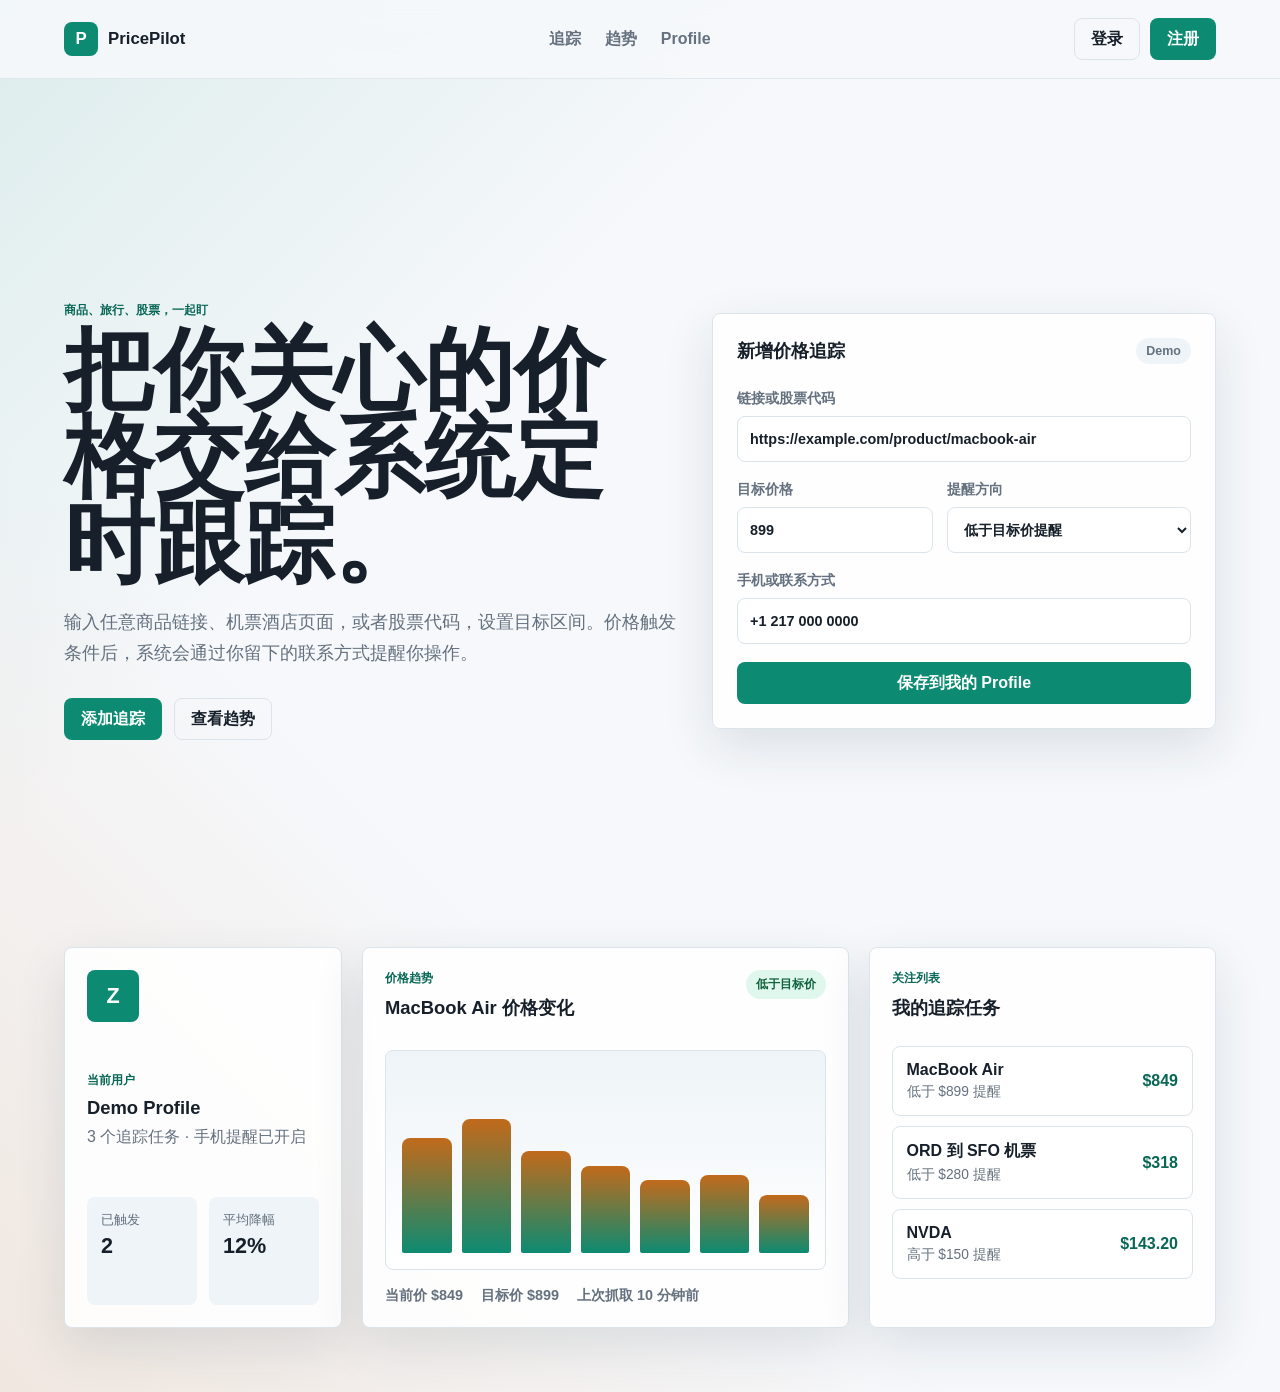
==== frontend/index.html @ b7fb523b "Initial commit" ====
<!doctype html>
<html lang="zh-CN">
  <head>
    <meta charset="utf-8" />
    <meta name="viewport" content="width=device-width, initial-scale=1" />
    <title>PricePilot | 自定义比价提醒</title>
    <link rel="stylesheet" href="styles.css" />
  </head>
  <body>
    <header class="topbar">
      <a class="brand" href="#" aria-label="PricePilot 首页">
        <span class="brand-mark">P</span>
        <span>PricePilot</span>
      </a>
      <nav class="nav" aria-label="主导航">
        <a href="#tracking">追踪</a>
        <a href="#trends">趋势</a>
        <a href="#profile">Profile</a>
      </nav>
      <div class="auth-actions">
        <button class="ghost-button" type="button">登录</button>
        <button class="primary-button" type="button">注册</button>
      </div>
    </header>

    <main>
      <section class="hero">
        <div class="hero-copy">
          <p class="eyebrow">商品、旅行、股票，一起盯</p>
          <h1>把你关心的价格交给系统定时跟踪。</h1>
          <p class="hero-text">
            输入任意商品链接、机票酒店页面，或者股票代码，设置目标区间。价格触发条件后，系统会通过你留下的联系方式提醒你操作。
          </p>
          <div class="hero-actions">
            <a class="primary-link" href="#tracking">添加追踪</a>
            <a class="secondary-link" href="#trends">查看趋势</a>
          </div>
        </div>

        <form class="watch-form" id="tracking">
          <div class="form-header">
            <h2>新增价格追踪</h2>
            <span class="status-pill">Demo</span>
          </div>

          <label>
            <span>链接或股票代码</span>
            <input type="text" value="https://example.com/product/macbook-air" />
          </label>

          <div class="form-grid">
            <label>
              <span>目标价格</span>
              <input type="number" value="899" />
            </label>
            <label>
              <span>提醒方向</span>
              <select>
                <option>低于目标价提醒</option>
                <option>高于目标价提醒</option>
                <option>任意明显波动提醒</option>
              </select>
            </label>
          </div>

          <label>
            <span>手机或联系方式</span>
            <input type="text" value="+1 217 000 0000" />
          </label>

          <button class="submit-button" type="button">保存到我的 Profile</button>
        </form>
      </section>

      <section class="dashboard" aria-label="价格追踪仪表盘">
        <aside class="panel profile-panel" id="profile">
          <div class="avatar">Z</div>
          <div>
            <p class="panel-label">当前用户</p>
            <h2>Demo Profile</h2>
            <p class="muted">3 个追踪任务 · 手机提醒已开启</p>
          </div>
          <dl class="profile-stats">
            <div>
              <dt>已触发</dt>
              <dd>2</dd>
            </div>
            <div>
              <dt>平均降幅</dt>
              <dd>12%</dd>
            </div>
          </dl>
        </aside>

        <section class="panel trend-panel" id="trends">
          <div class="section-heading">
            <div>
              <p class="panel-label">价格趋势</p>
              <h2>MacBook Air 价格变化</h2>
            </div>
            <span class="status-pill success">低于目标价</span>
          </div>
          <div class="chart" aria-label="价格趋势示意图">
            <span style="height: 62%"></span>
            <span style="height: 72%"></span>
            <span style="height: 55%"></span>
            <span style="height: 47%"></span>
            <span style="height: 39%"></span>
            <span style="height: 42%"></span>
            <span style="height: 31%"></span>
          </div>
          <div class="trend-meta">
            <span>当前价 $849</span>
            <span>目标价 $899</span>
            <span>上次抓取 10 分钟前</span>
          </div>
        </section>

        <section class="panel list-panel">
          <div class="section-heading">
            <div>
              <p class="panel-label">关注列表</p>
              <h2>我的追踪任务</h2>
            </div>
          </div>

          <ul class="watch-list">
            <li>
              <div>
                <strong>MacBook Air</strong>
                <span>低于 $899 提醒</span>
              </div>
              <b>$849</b>
            </li>
            <li>
              <div>
                <strong>ORD 到 SFO 机票</strong>
                <span>低于 $280 提醒</span>
              </div>
              <b>$318</b>
            </li>
            <li>
              <div>
                <strong>NVDA</strong>
                <span>高于 $150 提醒</span>
              </div>
              <b>$143.20</b>
            </li>
          </ul>
        </section>
      </section>
    </main>

    <script src="script.js"></script>
  </body>
</html>
---- frontend/styles.css ----
:root {
  color-scheme: light;
  --bg: #f6f8fb;
  --surface: #ffffff;
  --surface-soft: #eef4f8;
  --text: #17202a;
  --muted: #65717f;
  --line: #dbe4ea;
  --accent: #0d8b72;
  --accent-dark: #086756;
  --warning: #c26a1b;
  --success-bg: #dff7ec;
  --success-text: #12633f;
  --shadow: 0 18px 50px rgba(37, 55, 75, 0.12);
}

* {
  box-sizing: border-box;
}

body {
  margin: 0;
  min-height: 100vh;
  background:
    linear-gradient(135deg, rgba(13, 139, 114, 0.11), transparent 32%),
    linear-gradient(45deg, rgba(194, 106, 27, 0.12), transparent 36%),
    var(--bg);
  color: var(--text);
  font-family: Inter, "Segoe UI", Arial, sans-serif;
}

a {
  color: inherit;
  text-decoration: none;
}

button,
input,
select {
  font: inherit;
}

.topbar {
  position: sticky;
  top: 0;
  z-index: 10;
  display: flex;
  align-items: center;
  justify-content: space-between;
  gap: 24px;
  padding: 18px min(5vw, 64px);
  background: rgba(246, 248, 251, 0.86);
  border-bottom: 1px solid rgba(219, 228, 234, 0.8);
  backdrop-filter: blur(14px);
}

.brand,
.nav,
.auth-actions,
.hero-actions,
.section-heading,
.trend-meta {
  display: flex;
  align-items: center;
}

.brand {
  gap: 10px;
  font-size: 1.05rem;
  font-weight: 800;
}

.brand-mark,
.avatar {
  display: grid;
  place-items: center;
  color: white;
  background: var(--accent);
  font-weight: 800;
}

.brand-mark {
  width: 34px;
  height: 34px;
  border-radius: 8px;
}

.nav {
  gap: 24px;
  color: var(--muted);
  font-weight: 650;
}

.auth-actions {
  gap: 10px;
}

.ghost-button,
.primary-button,
.submit-button,
.primary-link,
.secondary-link {
  min-height: 42px;
  border-radius: 8px;
  padding: 0 16px;
  border: 1px solid transparent;
  cursor: pointer;
  font-weight: 750;
}

.ghost-button,
.secondary-link {
  background: transparent;
  border-color: var(--line);
  color: var(--text);
}

.primary-button,
.submit-button,
.primary-link {
  background: var(--accent);
  color: white;
}

.primary-button:hover,
.submit-button:hover,
.primary-link:hover {
  background: var(--accent-dark);
}

main {
  padding: 44px min(5vw, 64px) 64px;
}

.hero {
  display: grid;
  grid-template-columns: minmax(0, 1.1fr) minmax(340px, 0.9fr);
  gap: 32px;
  align-items: center;
  min-height: calc(100vh - 104px);
}

.hero-copy {
  max-width: 760px;
}

.eyebrow,
.panel-label {
  margin: 0 0 8px;
  color: var(--accent-dark);
  font-size: 0.78rem;
  font-weight: 800;
  letter-spacing: 0;
  text-transform: uppercase;
}

h1,
h2,
p {
  margin-top: 0;
}

h1 {
  margin-bottom: 20px;
  max-width: 780px;
  font-size: clamp(2.5rem, 7vw, 5.8rem);
  line-height: 0.97;
  letter-spacing: 0;
}

h2 {
  margin-bottom: 8px;
  font-size: 1.15rem;
}

.hero-text {
  max-width: 660px;
  color: var(--muted);
  font-size: 1.12rem;
  line-height: 1.7;
}

.hero-actions {
  gap: 12px;
  margin-top: 30px;
}

.primary-link,
.secondary-link {
  display: inline-flex;
  align-items: center;
}

.watch-form,
.panel {
  background: rgba(255, 255, 255, 0.9);
  border: 1px solid var(--line);
  border-radius: 8px;
  box-shadow: var(--shadow);
}

.watch-form {
  display: grid;
  gap: 18px;
  padding: 24px;
}

.form-header {
  display: flex;
  justify-content: space-between;
  gap: 16px;
}

.status-pill {
  align-self: flex-start;
  white-space: nowrap;
  border-radius: 999px;
  padding: 6px 10px;
  background: var(--surface-soft);
  color: var(--muted);
  font-size: 0.78rem;
  font-weight: 800;
}

.status-pill.success {
  background: var(--success-bg);
  color: var(--success-text);
}

label {
  display: grid;
  gap: 8px;
  color: var(--muted);
  font-size: 0.9rem;
  font-weight: 700;
}

input,
select {
  width: 100%;
  min-height: 46px;
  border: 1px solid var(--line);
  border-radius: 8px;
  background: white;
  color: var(--text);
  padding: 0 12px;
}

.form-grid {
  display: grid;
  grid-template-columns: 1fr 1.25fr;
  gap: 14px;
}

.submit-button {
  width: 100%;
  border: 0;
}

.dashboard {
  display: grid;
  grid-template-columns: 0.8fr 1.4fr 1fr;
  gap: 20px;
  margin-top: 28px;
}

.panel {
  padding: 22px;
}

.profile-panel {
  display: grid;
  gap: 18px;
}

.avatar {
  width: 52px;
  height: 52px;
  border-radius: 8px;
  font-size: 1.35rem;
}

.muted {
  margin-bottom: 0;
  color: var(--muted);
}

.profile-stats {
  display: grid;
  grid-template-columns: 1fr 1fr;
  gap: 12px;
  margin: 0;
}

.profile-stats div {
  padding: 14px;
  background: var(--surface-soft);
  border-radius: 8px;
}

dt {
  color: var(--muted);
  font-size: 0.82rem;
}

dd {
  margin: 4px 0 0;
  font-size: 1.35rem;
  font-weight: 850;
}

.section-heading {
  justify-content: space-between;
  gap: 16px;
}

.chart {
  display: grid;
  grid-template-columns: repeat(7, 1fr);
  align-items: end;
  gap: 10px;
  height: 220px;
  margin: 22px 0 16px;
  padding: 16px;
  border-radius: 8px;
  background: linear-gradient(180deg, var(--surface-soft), #fff);
  border: 1px solid var(--line);
}

.chart span {
  display: block;
  min-height: 28px;
  border-radius: 8px 8px 2px 2px;
  background: linear-gradient(180deg, var(--warning), var(--accent));
}

.trend-meta {
  flex-wrap: wrap;
  gap: 10px 18px;
  color: var(--muted);
  font-size: 0.9rem;
  font-weight: 700;
}

.watch-list {
  display: grid;
  gap: 10px;
  padding: 0;
  margin: 18px 0 0;
  list-style: none;
}

.watch-list li {
  display: flex;
  align-items: center;
  justify-content: space-between;
  gap: 16px;
  padding: 14px;
  border: 1px solid var(--line);
  border-radius: 8px;
  background: #fff;
}

.watch-list span {
  display: block;
  margin-top: 4px;
  color: var(--muted);
  font-size: 0.86rem;
}

.watch-list b {
  color: var(--accent-dark);
}

@media (max-width: 980px) {
  .hero,
  .dashboard {
    grid-template-columns: 1fr;
  }

  .hero {
    min-height: auto;
  }
}

@media (max-width: 720px) {
  .topbar {
    position: static;
    align-items: flex-start;
    flex-direction: column;
  }

  .nav,
  .auth-actions {
    width: 100%;
    justify-content: space-between;
  }

  main {
    padding-top: 28px;
  }

  .form-grid {
    grid-template-columns: 1fr;
  }

  .hero-actions {
    align-items: stretch;
    flex-direction: column;
  }

  .primary-link,
  .secondary-link {
    justify-content: center;
  }
}
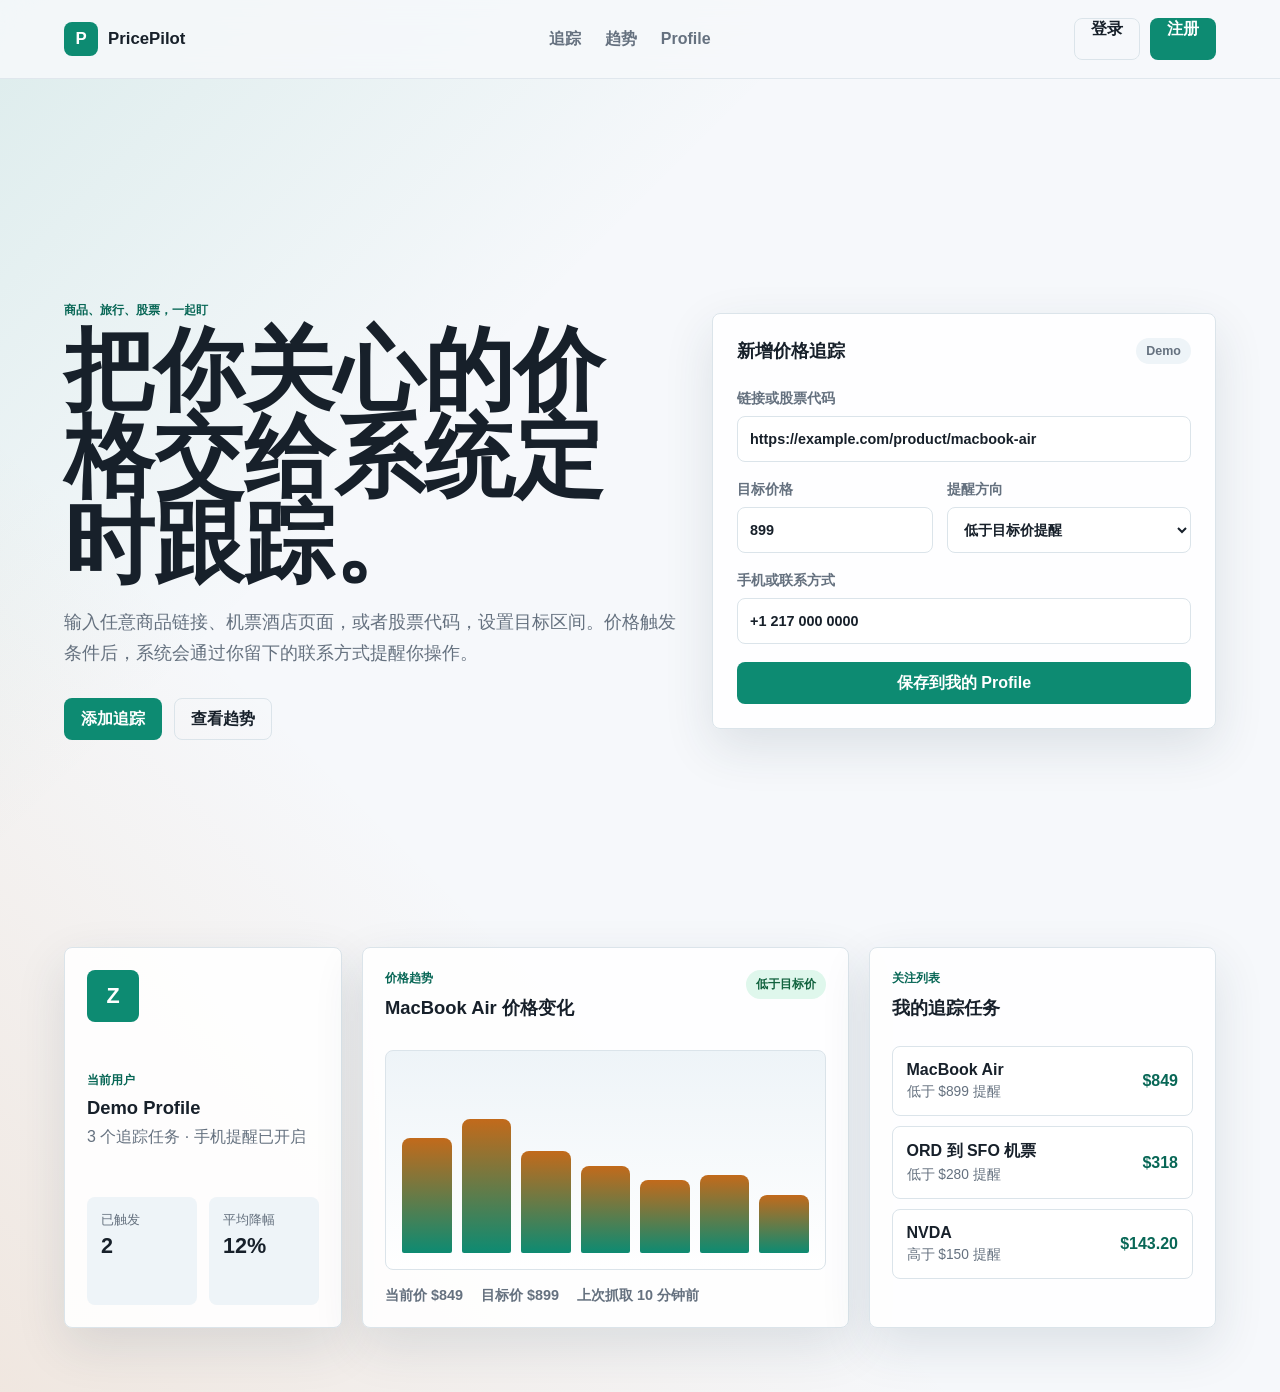
==== commit 9c8a0f53: "Add auth and dashboard prototype" ====
--- a/frontend/index.html
+++ b/frontend/index.html
@@ -18,8 +18,8 @@
         <a href="#profile">Profile</a>
       </nav>
       <div class="auth-actions">
-        <button class="ghost-button" type="button">登录</button>
-        <button class="primary-button" type="button">注册</button>
+        <a class="ghost-button" href="auth.html">登录</a>
+        <a class="primary-button" href="auth.html?mode=register">注册</a>
       </div>
     </header>
 
@@ -154,4 +154,3 @@
     <script src="script.js"></script>
   </body>
 </html>
-
--- a/frontend/styles.css
+++ b/frontend/styles.css
@@ -372,14 +372,233 @@
   color: var(--accent-dark);
 }
 
+.auth-page,
+.app-page {
+  background: var(--bg);
+}
+
+.auth-shell {
+  display: grid;
+  grid-template-columns: minmax(0, 1fr) minmax(340px, 440px);
+  gap: 44px;
+  align-items: center;
+  min-height: 100vh;
+  padding: 48px min(6vw, 80px);
+}
+
+.auth-copy h1 {
+  margin-top: 56px;
+  font-size: clamp(2.4rem, 6vw, 5rem);
+}
+
+.auth-card {
+  padding: 24px;
+  background: var(--surface);
+  border: 1px solid var(--line);
+  border-radius: 8px;
+  box-shadow: var(--shadow);
+}
+
+.tabs {
+  display: grid;
+  grid-template-columns: 1fr 1fr;
+  gap: 8px;
+  margin-bottom: 22px;
+  padding: 6px;
+  background: var(--surface-soft);
+  border-radius: 8px;
+}
+
+.tab-button {
+  min-height: 40px;
+  border: 0;
+  border-radius: 6px;
+  background: transparent;
+  color: var(--muted);
+  cursor: pointer;
+  font-weight: 800;
+}
+
+.tab-button.active {
+  background: var(--surface);
+  color: var(--text);
+  box-shadow: 0 8px 20px rgba(37, 55, 75, 0.1);
+}
+
+.auth-form,
+.compact-form {
+  display: grid;
+  gap: 16px;
+}
+
+.form-message {
+  min-height: 22px;
+  margin: 0;
+  color: var(--muted);
+  font-size: 0.92rem;
+}
+
+.app-page {
+  display: grid;
+  grid-template-columns: 260px minmax(0, 1fr);
+  min-height: 100vh;
+}
+
+.sidebar {
+  position: sticky;
+  top: 0;
+  display: flex;
+  flex-direction: column;
+  gap: 26px;
+  height: 100vh;
+  padding: 24px;
+  background: #ffffff;
+  border-right: 1px solid var(--line);
+}
+
+.side-nav {
+  display: grid;
+  gap: 8px;
+}
+
+.side-link {
+  min-height: 42px;
+  padding: 0 12px;
+  border: 1px solid transparent;
+  border-radius: 8px;
+  background: transparent;
+  color: var(--muted);
+  cursor: pointer;
+  font-weight: 800;
+  text-align: left;
+}
+
+.side-link.active,
+.side-link:hover {
+  background: var(--surface-soft);
+  color: var(--accent-dark);
+}
+
+.logout-button {
+  margin-top: auto;
+}
+
+.app-main {
+  padding: 28px min(4vw, 48px) 48px;
+}
+
+.app-header {
+  display: flex;
+  align-items: center;
+  justify-content: space-between;
+  gap: 20px;
+  margin-bottom: 24px;
+}
+
+.app-header h1 {
+  margin-bottom: 0;
+  font-size: clamp(2rem, 5vw, 3.4rem);
+}
+
+.user-chip {
+  display: inline-flex;
+  align-items: center;
+  gap: 10px;
+  min-height: 44px;
+  padding: 6px 12px 6px 6px;
+  border: 1px solid var(--line);
+  border-radius: 999px;
+  background: var(--surface);
+  color: var(--muted);
+  font-weight: 800;
+}
+
+.avatar.small {
+  width: 32px;
+  height: 32px;
+  border-radius: 999px;
+  font-size: 0.92rem;
+}
+
+.app-layout {
+  display: grid;
+  grid-template-columns: minmax(320px, 0.85fr) minmax(0, 1.4fr);
+  gap: 20px;
+  align-items: start;
+}
+
+.detail-panel,
+.add-watch-panel {
+  min-height: 420px;
+}
+
+.large-chart {
+  height: 300px;
+}
+
+.interactive-list li {
+  display: grid;
+  grid-template-columns: minmax(0, 1fr) auto auto;
+  align-items: center;
+}
+
+.interactive-list li.active {
+  border-color: rgba(13, 139, 114, 0.42);
+  background: #f4fbf8;
+}
+
+.watch-select {
+  display: grid;
+  gap: 4px;
+  min-width: 0;
+  border: 0;
+  background: transparent;
+  color: inherit;
+  cursor: pointer;
+  text-align: left;
+}
+
+.watch-select strong,
+.watch-select span {
+  overflow: hidden;
+  text-overflow: ellipsis;
+  white-space: nowrap;
+}
+
+.delete-button {
+  min-height: 34px;
+  border: 1px solid #f0c9bf;
+  border-radius: 8px;
+  background: #fff7f4;
+  color: #9b3f27;
+  cursor: pointer;
+  font-size: 0.84rem;
+  font-weight: 800;
+}
+
+.hidden {
+  display: none;
+}
+
 @media (max-width: 980px) {
   .hero,
-  .dashboard {
+  .dashboard,
+  .auth-shell,
+  .app-layout {
     grid-template-columns: 1fr;
   }
 
   .hero {
     min-height: auto;
+  }
+
+  .app-page {
+    grid-template-columns: 1fr;
+  }
+
+  .sidebar {
+    position: static;
+    height: auto;
   }
 }
 
@@ -413,5 +632,18 @@
   .secondary-link {
     justify-content: center;
   }
-}
-
+
+  .auth-shell,
+  .app-main {
+    padding: 24px;
+  }
+
+  .app-header {
+    align-items: flex-start;
+    flex-direction: column;
+  }
+
+  .interactive-list li {
+    grid-template-columns: 1fr;
+  }
+}
